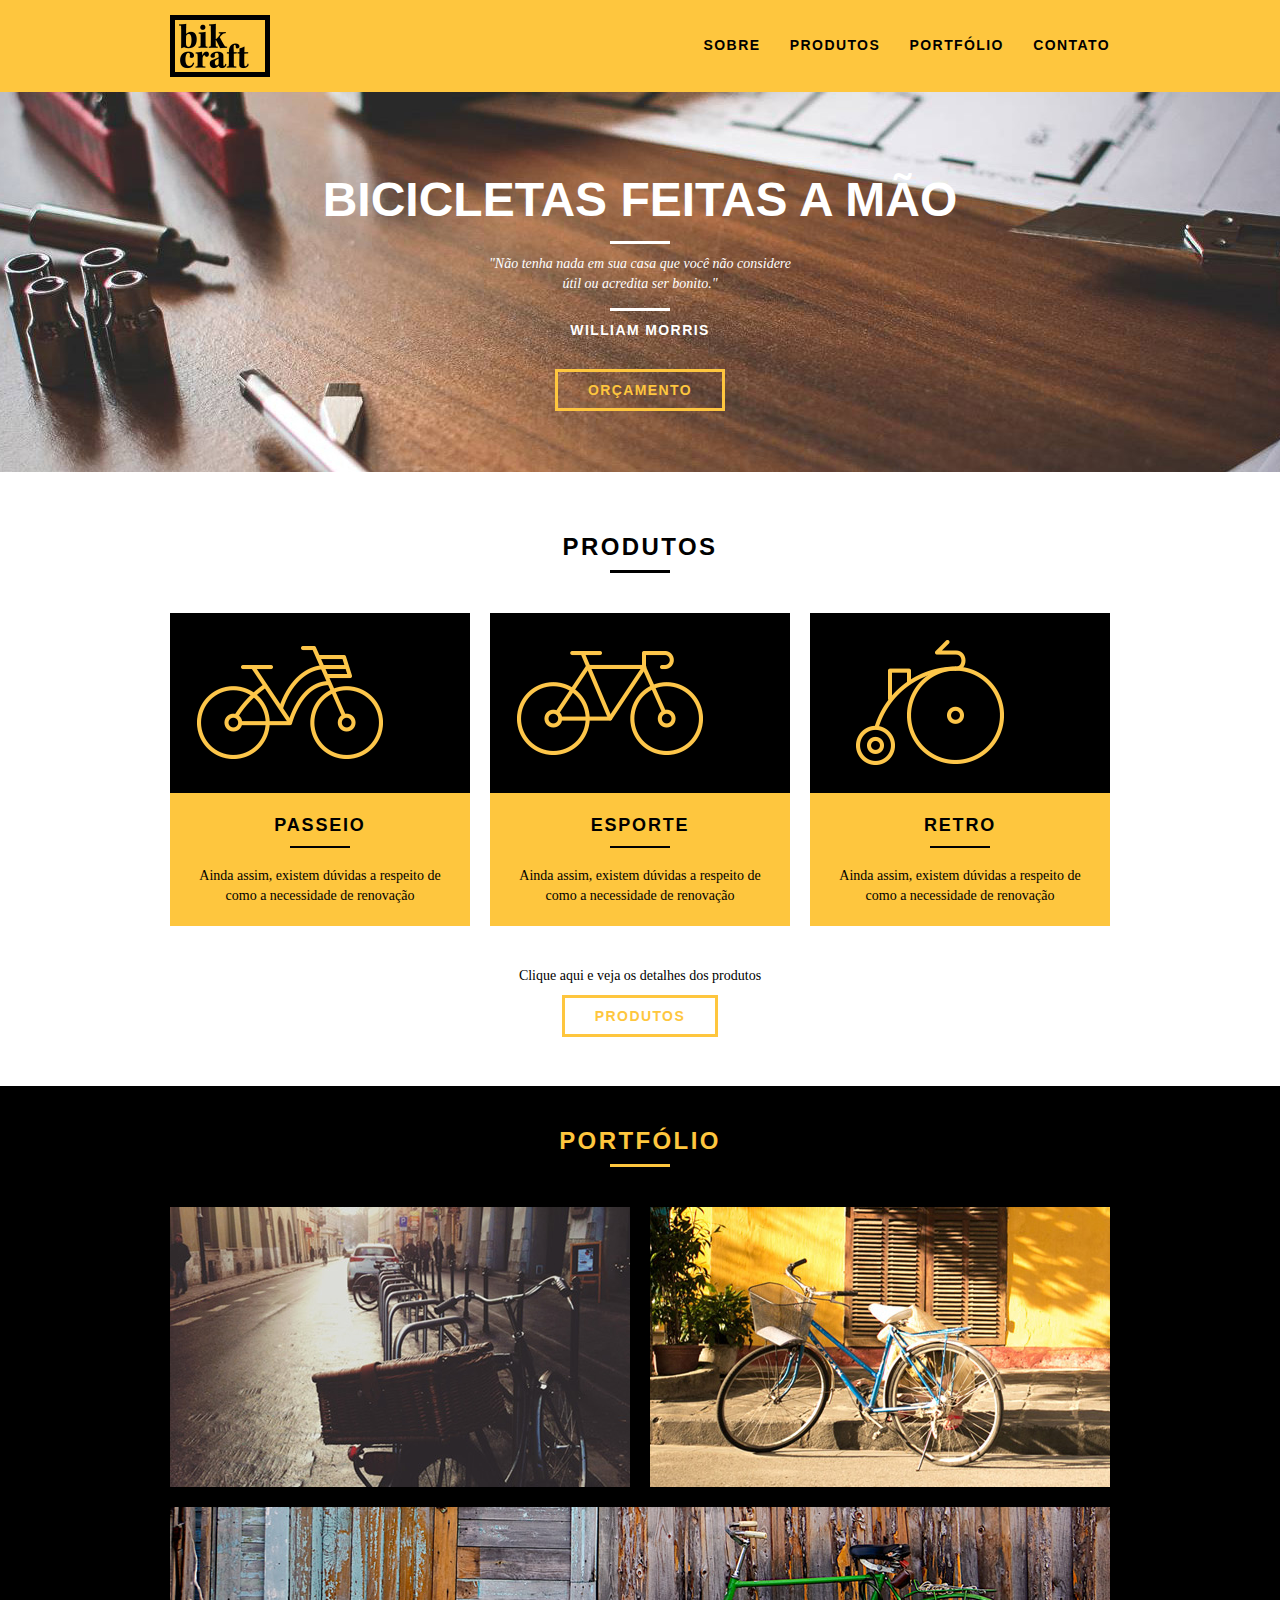
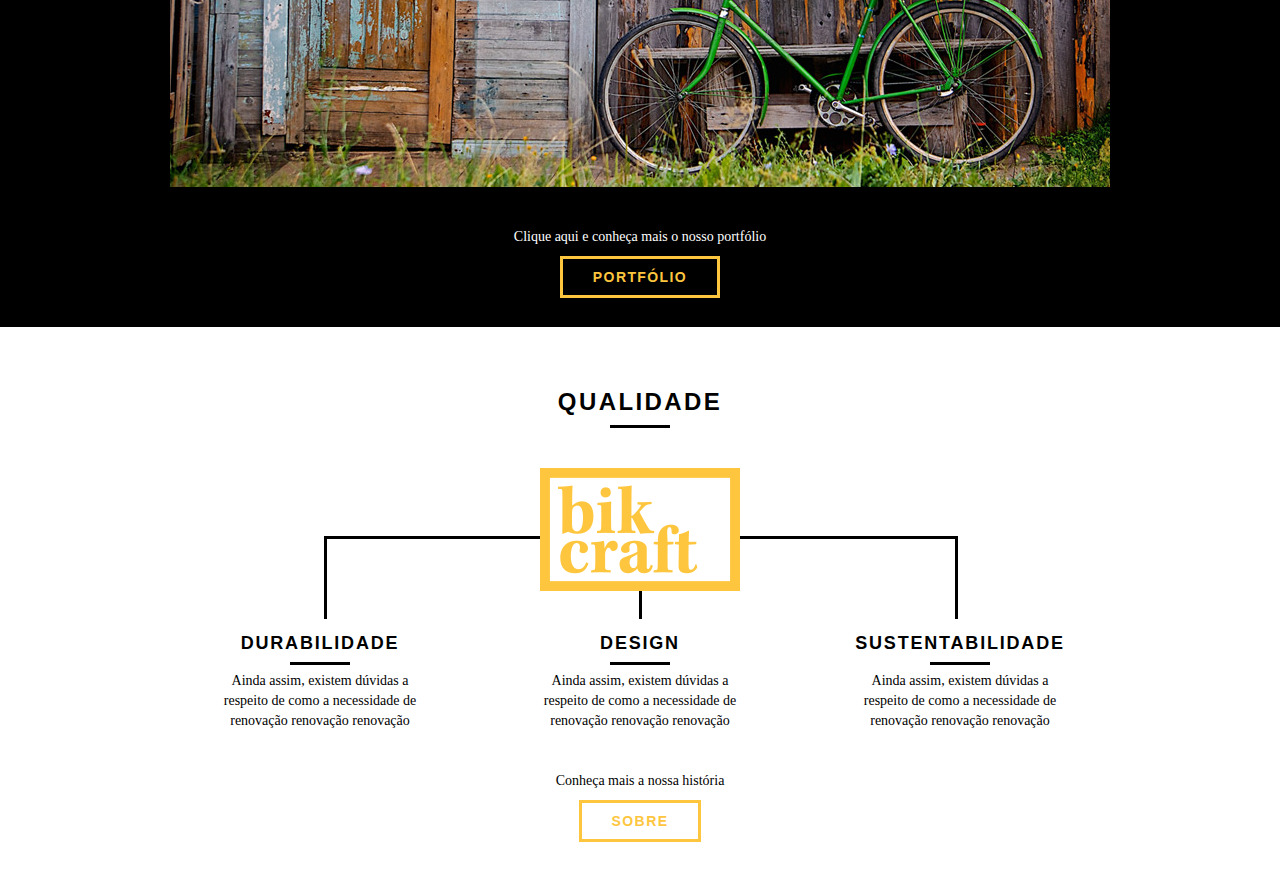
==== web/index.html @ 1fdc73de "Home Qualidade finalizado" ====
<!DOCTYPE html>
<html lang="pt-br">
	<head>
		<meta charset="utf-8">
		<title>Bikcraft</title>
		<link rel="stylesheet" href="css/normalize.css">
		<link rel="stylesheet" href="css/reset.css">
		<link rel="stylesheet" href="css/grid.css">
		<link rel="stylesheet" href="css/style.css">
	</head>
	<body>
		<header class="header">
			<div class="container">
				<a href="index.html" class = "grid-4">
					<img src="img/bikcraft.png" alt = "Bikcraft">
				</a>
				<nav class="grid-12 header_menu">
					<ul>
						<li><a href="sobre.html">Sobre</a></li>
						<li><a href="produtos.html">Produtos</a></li>
						<li><a href="portfolio.html">Portfólio</a></li>
						<li><a href="contato.html">Contato</a></li>
					</ul>
				</nav>
			</div>
		</header>
		
		<section class="introducao">
			<div class="container">
				<h1>Bicicletas Feitas a Mão</h1>
				<blockquote class="quote_externo">
					<p>
						"Não tenha nada em sua casa que você não considere útil ou acredita ser bonito."
					</p>
					<cite>
						WILLIAM MORRIS
					</cite>
				</blockquote>
				<a href="produtos.html" class="btn">Orçamento</a>
			</div>
		</section>

		<section class="produtos container">
			<h2 class="subtitulo">Produtos</h2>
			<ul class ="produtos-lista">
				
				<li class= "grid-1-3">
					<div class="produtos-icone">
						<img src="img/produtos/passeio.png" alt="Bikcraft Passeio">
					</div>
					<h3>Passeio</h3>
					<p>Ainda assim, existem dúvidas a respeito de como a necessidade de renovação</p>
				</li>

				<li class= "grid-1-3">
					<div class="produtos-icone">
						<img src="img/produtos/esporte.png" alt="Bikcraft Esporte">
					</div>
					<h3>Esporte</h3>
					<p>Ainda assim, existem dúvidas a respeito de como a necessidade de renovação</p>
				</li>
				
				<li class= "grid-1-3">
					<div class="produtos-icone">
						<img src="img/produtos/retro.png" alt="Bikcraft Retro">
					</div>
					<h3>Retro</h3>
					<p>Ainda assim, existem dúvidas a respeito de como a necessidade de renovação</p>
				</li>
				
			</ul>
			<div class="call">
				<p>Clique aqui e veja os detalhes dos produtos</p>
				<a href="produtos.html" class="btn btn-preto">Produtos</a>

			</div>
		</section>

		<section class = "portfolio">
			<div class="container">
				<h2 class="subtitulo">Portfólio</h2>
				<ul class = "portfolio-lista">
					<li class="grid-8">
						<img src="img/portfolio/retro.jpg" alt = "Bicicleta Retro">
					</li>
					<li class="grid-8">
						<img src="img/portfolio/passeio.jpg" alt = "Bicicleta Passeio">
					</li>
					<li class="grid-16">
						<img src="img/portfolio/esporte.jpg" alt = "Bicicleta Esporte">
					</li>
				</ul>
				<div class="call">
					<p>Clique aqui e conheça mais o nosso portfólio</p>
					<a href="portfolio.html" class="btn">Portfólio</a>
				</div>	
			</div>
		</section>

		<section class = "qualidade container">
			<h2 class = "subtitulo">Qualidade</h2>
			<img src ="img/bikcraft-qualidade.png" alt="Bikcraft">
			<ul class = "qualidade-lista">
				<li class = "grid-1-3">
					<h3>Durabilidade</h3>
					<p>Ainda assim, existem dúvidas a respeito de como a necessidade de renovação renovação renovação</p>
				</li>

				<li class = "grid-1-3">
					<h3>Design</h3>
					<p>Ainda assim, existem dúvidas a respeito de como a necessidade de renovação renovação renovação</p>
				</li>

				<li class = "grid-1-3">
					<h3>Sustentabilidade</h3>
					<p>Ainda assim, existem dúvidas a respeito de como a necessidade de renovação renovação renovação</p>
				</li>
			</ul>
			<div class="call">
				<p>Conheça mais a nossa história</p>
				<a href="sobre.html" class="btn btn-preto">Sobre</a>
			</div>
		</section>
	</body>
</html>
---- web/css/grid.css ----
*, *:before, *:after {
  -webkit-box-sizing: border-box; 
  -moz-box-sizing: border-box; 
  box-sizing: border-box;
}

.container {
	width: 960px;
	margin: 0 auto;
	padding: 0px;
	position: relative;
}

.container:after, .container:before {
	content: " ";
	display: table;
}

.container:after {
	clear: both;
}

.grid-1, .grid-2, .grid-3, .grid-4, .grid-5, .grid-6, .grid-7, .grid-8, .grid-9, .grid-10, .grid-11, .grid-12, .grid-13, .grid-14, .grid-15, .grid-16, .grid-1-3 {
	float: left;
	margin-left: 10px;
	margin-right: 10px;
}

.grid-1 	{width: 40px;}
.grid-2 	{width: 100px;}
.grid-3 	{width: 160px;}
.grid-4 	{width: 220px;}
.grid-5 	{width: 280px;}
.grid-6 	{width: 340px;}
.grid-7 	{width: 400px;}
.grid-8 	{width: 460px;}
.grid-9 	{width: 520px;}
.grid-10 	{width: 580px;}
.grid-11 	{width: 640px;}
.grid-12 	{width: 700px;}
.grid-13 	{width: 760px;}
.grid-14 	{width: 820px;}
.grid-15 	{width: 880px;}
.grid-16 	{width: 940px;}
.grid-1-3	{width: 300px;}
---- web/css/style.css ----
/* Estilos Gerais */  

body {
    font-family: Arial, Helvetica, sans-serif;
}

p {
    font-family: Georgia, 'Times New Roman', serif;
    font-size: 14px;
    line-height: 20px;
}

img {
    display: block;
}
.btn {
    border: 3px solid #fec63e;
    padding: 10px 30px;
    color: #fec63e;
    font-size: 14px;
    line-height: 20px;
    text-transform: uppercase;
    letter-spacing: .1em;
    font-weight: bold;
}

.btn:hover {
    color: #FFF;
    border-color: #FFF;
}

.btn.btn-preto:hover {
    color: #000;
    border-color: #000;
}

.subtitulo {
    font-weight: bold;
    font-size: 24px;
    line-height: 30px;
    letter-spacing: .1em;
    color: #000;
    text-transform: uppercase;
    text-align: center;
    margin-bottom: 40px;
}

.subtitulo:after {
    content:"";
    display: block;
    width: 60px;
    height: 3px;
    background: #000;
    margin: 8px auto;
}
/* Header */

.header {
    position: fixed;
    top: 0;
    width: 100%;
    background: #fec63e;
    padding: 15px 0;
    z-index: 10;
}

.header_menu {
    text-align: right;
}

.header_menu ul li {
    display: inline-block;
    margin-left: 25px;
    margin-top: 20px;
}

.header_menu ul li a {
    color: #000;
    font-weight: bold;
    text-transform: uppercase;
    letter-spacing: .1em;
    font-size: 14px;
    line-height: 20px;
    padding: 10px 0;
}

.header_menu ul li a:hover {
    color: #FFF;
}

/* Introdução */

.introducao {
    width: 100%;
    height: 380px;
    background: url("../img/bg.jpg") no-repeat center;
    background-size: cover;
    margin-top: 92px;
    text-align: center;
    padding-top: 80px;
}

.introducao h1 {
    font-size: 48px;
    color: #FFF;
    font-weight: bold;
    text-transform: uppercase;
}

.quote_externo {
    max-width: 320px;
    margin: 0 auto;
    color: #FFF;
    margin-bottom: 40px; 
}

.quote_externo p{
    font-style: italic;
}
.quote_externo p:before, .quote_externo p:after {
    content:"";
    display: block;
    width: 60px;
    height: 3px;
    background: #FFF;
    margin: 14px auto 10px auto;
}

.quote_externo cite{
    font-style: normal;
    font-weight: bold;
    font-size: 14px;
    letter-spacing: .1em;
}

/* Produtos */

.produtos {
    padding: 60px 0;
}

.produtos-lista li{
    background: #fec63e;
    text-align: center;
}

.produtos-lista li h3{
    font-weight: bold;
    font-size: 18px;
    line-height: 25px;
    text-transform: uppercase;
    letter-spacing: .1em;
    margin-top: 20px;
}

.produtos-lista li p{
    padding: 10px 20px 20px 20px;
}

.produtos-lista li h3:after{
    content:"";
    display: block;
    width: 60px;
    height: 2px;
    background: #000;
    margin: 8px auto;
}

.produtos-icone{
    background: #000;
    padding: 20px;
}

.call {
    text-align: center;
    padding-top: 40px;
    clear: both;
}

.call p { 
    margin-bottom: 20px;
}

/*Portfólio*/

.portfolio {
    width: 100%;
    background: #000;
    padding: 40px 0;
}

.portfolio .subtitulo {
    color: #fec63e;
}

.portfolio .subtitulo:after {
    background: #fec63e;
}

.portfolio-lista li:last-child {
    margin-top: 20px;
}

.portfolio .call p {
    color: #FFF;
}

/*Qualidade*/

.qualidade {
    padding: 60px 0;
}

.qualidade:after {
    content:"";
    width: 634px;
    height: 83px;
    display: block;
    background: url("../img/linhas.png") no-repeat center;
    position: absolute;
    top: 209px;
    right: 162px;
    z-index: -1;
}

.qualidade img {
    margin: 0 auto;
}

.qualidade-lista {
    padding-top: 20px;
}

.qualidade-lista li {
    text-align: center;
    padding: 0 40px;
}

.qualidade-lista li h3{
    font-weight: bold;
    font-size: 18px;
    line-height: 25px;
    text-transform: uppercase;
    letter-spacing: .1em;
    margin-top: 20px;
}

.qualidade-lista li h3:after{
    content:"";
    display: block;
    width: 60px;
    height: 3px;
    background: #000;
    margin: 6px auto;
}
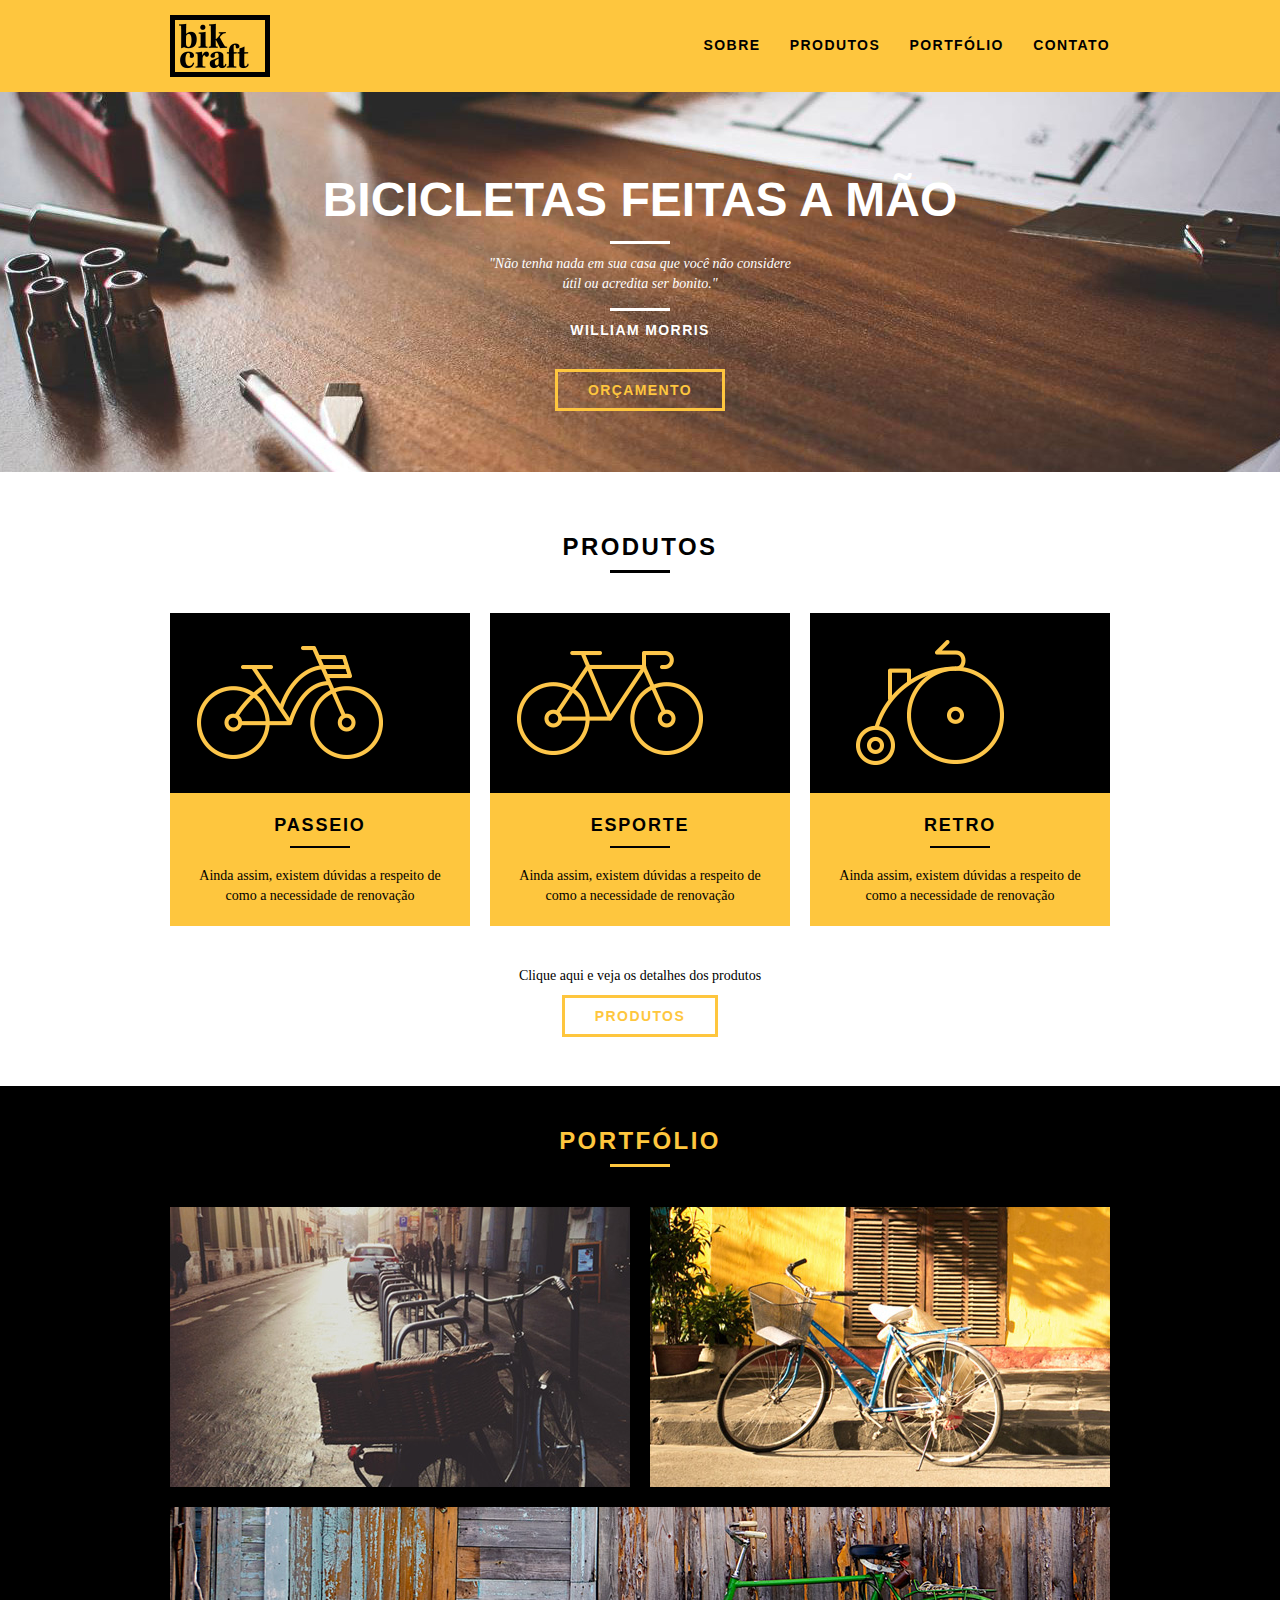
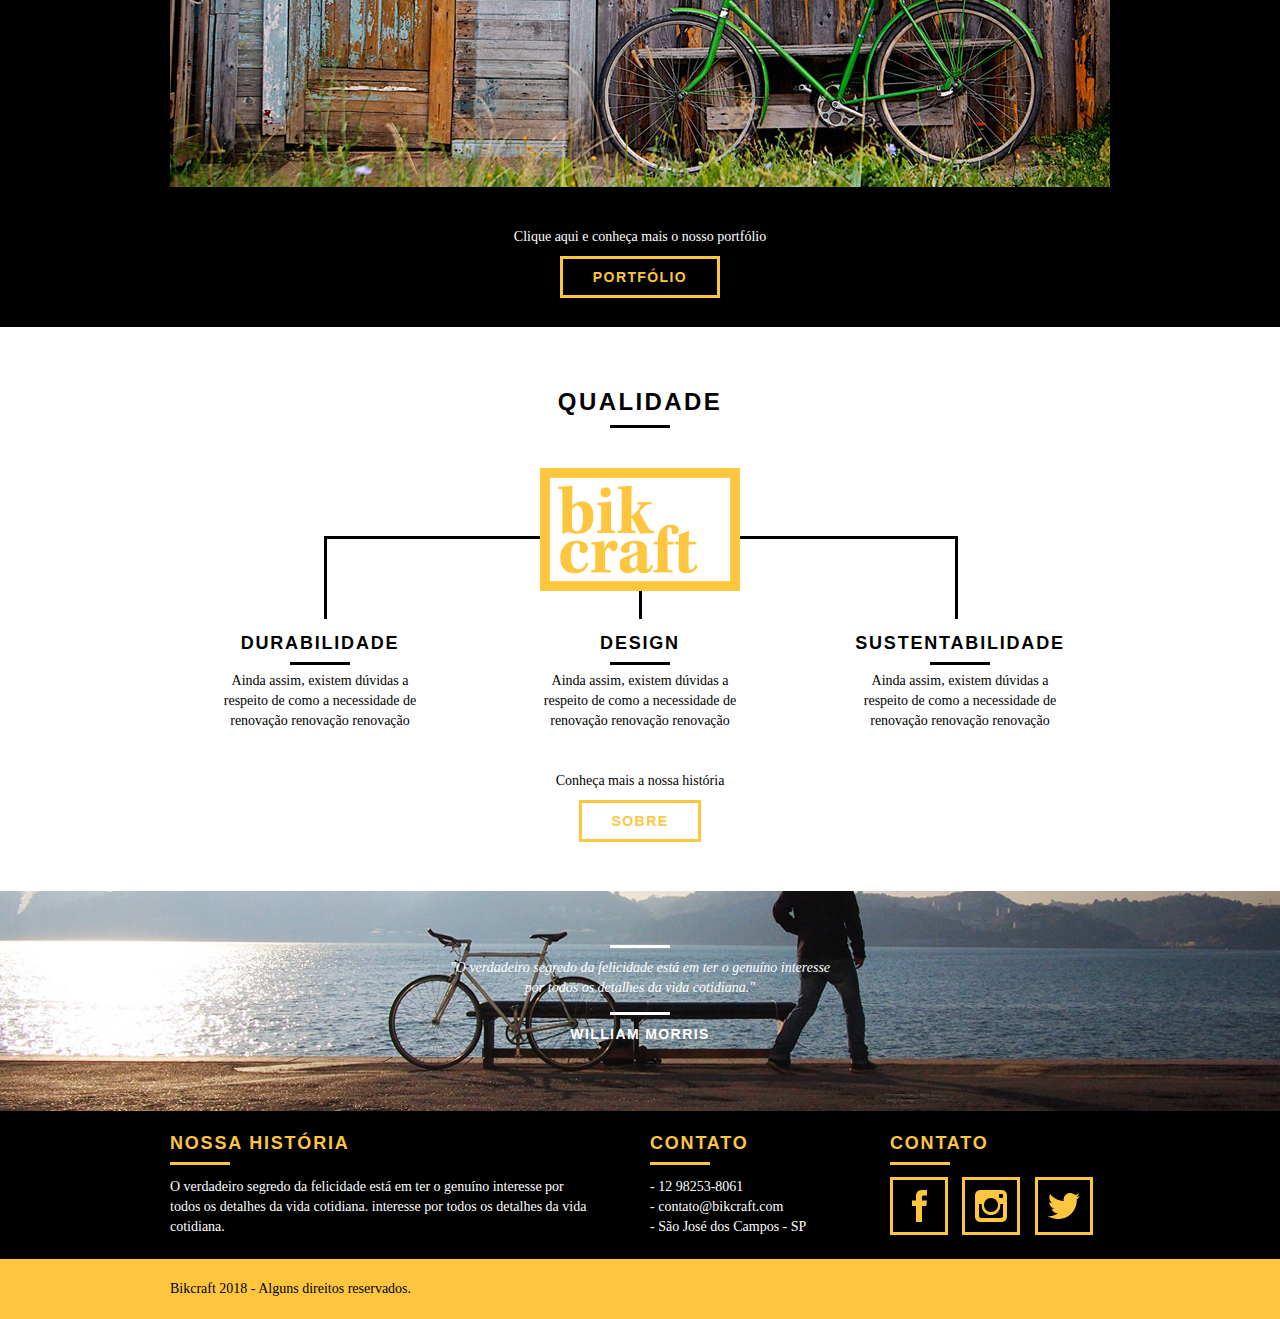
==== commit 07b822d6: "Footer Finalizado" ====
--- a/web/index.html
+++ b/web/index.html
@@ -121,5 +121,52 @@
 				<a href="sobre.html" class="btn btn-preto">Sobre</a>
 			</div>
 		</section>
+
+		<section class="quebra">
+			<blockquote class="container quote_externo">
+				<p>
+					"O verdadeiro segredo da felicidade está em ter o genuíno interesse por todos os detalhes da vida cotidiana."
+				</p>
+				<cite>
+					WILLIAM MORRIS
+				</cite>
+			</blockquote>
+		</section>
+
+		<footer>
+			<div class = "footer">
+				<div class="container">
+
+					<div class="grid-8 footer-historia">
+						<h3>Nossa História</h3>
+						<p>O verdadeiro segredo da felicidade está em ter o genuíno interesse por todos os detalhes da vida cotidiana. interesse por todos os detalhes da vida cotidiana.</p>
+					</div>
+
+					<div class = "grid-4 footer-contato">
+						<h3>Contato</h3>
+						<ul>
+							<li>- 12 98253-8061</li>
+							<li>- contato@bikcraft.com</li>
+							<li>- São José dos Campos - SP</li>
+						</ul>
+					</div>
+
+					<div class="grid-4 footer-redes">
+						<h3>Contato</h3>
+						<ul>
+							<li><a href="https://facebook.com" target="_blank"><img src="img/redes-sociais/facebook.png" alt="Facebook"></a></li>
+							<li><a href="https://instagram.com" target="_blank"><img src="img/redes-sociais/instagram.png" alt="Instagram"></a></li>
+							<li><a href="https://twitter.com" target="_blank"><img src="img/redes-sociais/twitter.png" alt="Twitter"></a></li>
+						</ul>
+					</div>
+				</div>
+			</div>
+			<div class="copy">
+				<div class="container">
+					<p class="grid-16">Bikcraft 2018 - Alguns direitos reservados.</p>
+				</div>
+			</div>
+		</footer>
+
 	</body>
 </html>--- a/web/css/style.css
+++ b/web/css/style.css
@@ -252,4 +252,77 @@
     height: 3px;
     background: #000;
     margin: 6px auto;
+}
+
+/*Quebra*/
+
+.quebra {
+    width: 100%;
+    height: 220px;
+    background: url("../img/bg-footer.jpg") no-repeat center;
+    background-size: cover;
+    text-align: center;
+    padding-top: 40px;
+}
+
+.quebra .quote_externo { 
+    max-width: 400px;
+}
+
+/*Footer*/
+
+.footer {
+    width: 100%;
+    background: #000;
+    color: #FFF;
+    padding: 20px 0;
+}
+
+.footer h3 {
+    font-size: 18px;
+    line-height: 25px;
+    color: #fec63e;
+    text-transform: uppercase;
+    letter-spacing: .1em;
+    font-weight: bold;
+}
+
+.footer h3:after {
+    content: "";
+    display: block;
+    width: 60px;
+    height: 3px;
+    background: #fec63e;
+    margin: 6px 0 12px 0;
+}
+
+.footer-historia {
+    padding-right: 40px;
+}
+
+.footer-contato ul li {
+    font-size: 14px;
+    line-height: 20px;
+    font-family: Georgia, 'Times New Roman', serif;
+}
+
+.footer-redes ul li{
+    display: inline-block;
+    margin-right: 10px; 
+}
+
+.footer-redes ul li a{
+    border: 3px solid #fec63e;
+    display: block;
+    padding: 10px;   
+}
+
+.footer-redes ul li a:hover{
+    border-color: #FFF;
+}
+
+.copy {
+    width: 100%;
+    background: #fec63e;
+    padding: 20px 0;
 }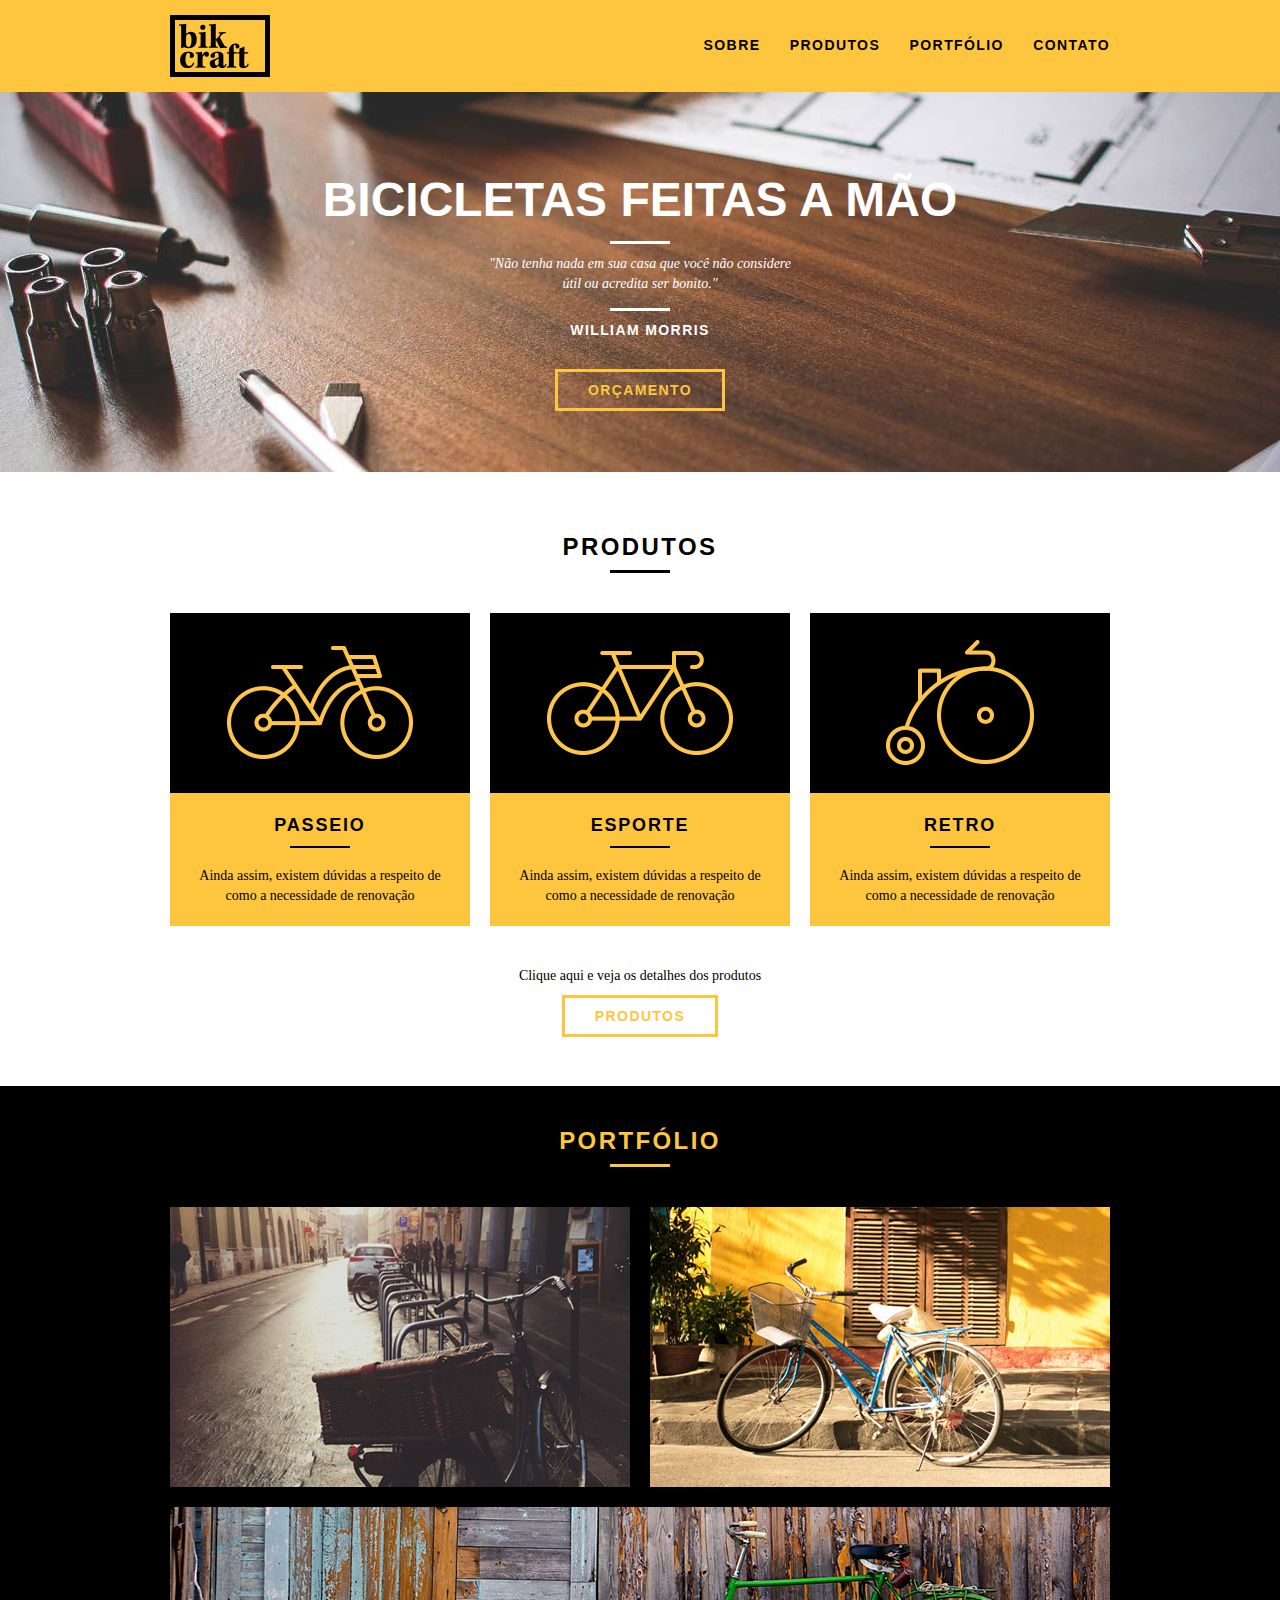
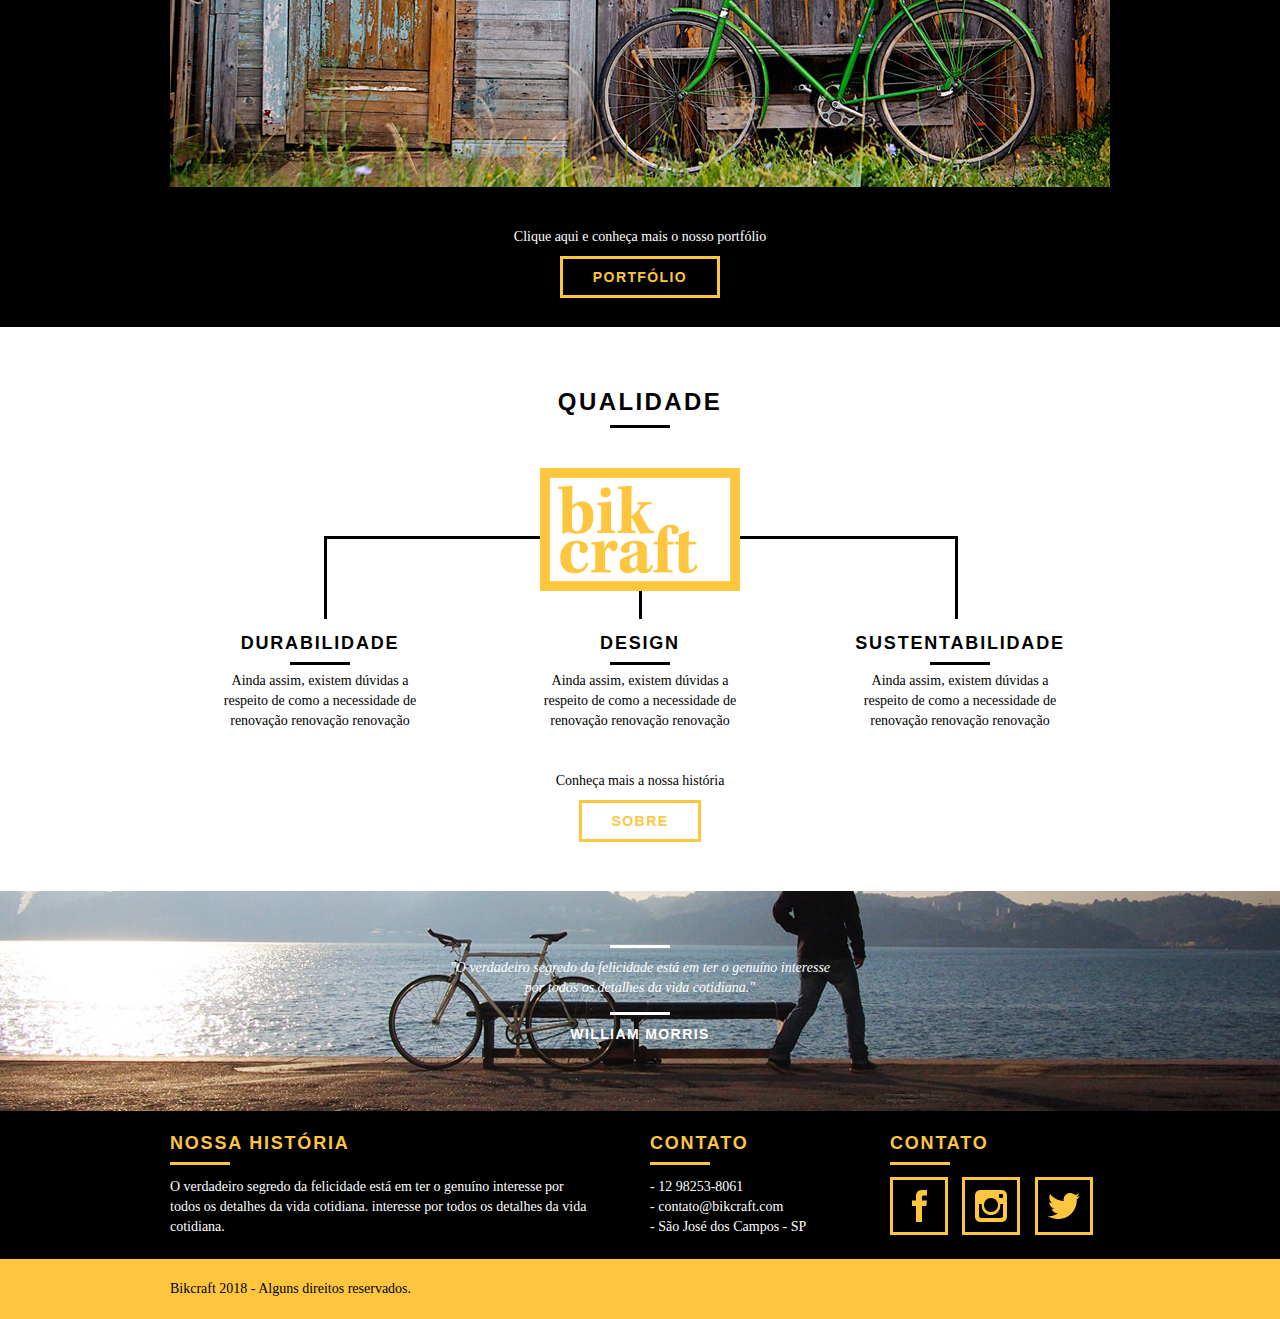
==== commit 7e47b025: "Design Responsivo: Header finalizado" ====
--- a/web/index.html
+++ b/web/index.html
@@ -7,6 +7,7 @@
 		<link rel="stylesheet" href="css/reset.css">
 		<link rel="stylesheet" href="css/grid.css">
 		<link rel="stylesheet" href="css/style.css">
+		<link rel="stylesheet" href="css/responsivo.css">
 	</head>
 	<body>
 		<header class="header">
--- a/web/css/grid.css
+++ b/web/css/grid.css
@@ -42,4 +42,41 @@
 .grid-14 	{width: 820px;}
 .grid-15 	{width: 880px;}
 .grid-16 	{width: 940px;}
-.grid-1-3	{width: 300px;}+.grid-1-3	{width: 300px;}
+
+@media only screen and (min-width: 768px) and (max-width: 959px) {
+	.container {
+		width: 768px;
+	}
+
+	.grid-1 	{width: 28px;}
+	.grid-2 	{width: 76px;}
+	.grid-3 	{width: 124px;}
+	.grid-4 	{width: 172px;}
+	.grid-5 	{width: 220px;}
+	.grid-6 	{width: 268px;}
+	.grid-7 	{width: 316px;}
+	.grid-8 	{width: 364px;}
+	.grid-9 	{width: 412px;}
+	.grid-10 	{width: 460px;}
+	.grid-11 	{width: 508px;}
+	.grid-12 	{width: 556px;}
+	.grid-13 	{width: 604px;}
+	.grid-14 	{width: 652px;}
+	.grid-15 	{width: 700px;}
+	.grid-16 	{width: 748px;}
+	.grid-1-3	{width: 236px;}
+
+}
+
+@media only screen and (max-width: 767px) {
+	.container {
+		width: 300px;
+	}
+
+	.grid-1, .grid-2, .grid-3, .grid-4, .grid-5, .grid-6, .grid-7, .grid-8, .grid-9, .grid-10, .grid-11, .grid-12, .grid-13, .grid-14, .grid-15, .grid-16, .grid-1-3 {
+		width: 300px;
+		margin: 0 0 20px 0;
+		float:none;
+	}
+}--- a/web/css/style.css
+++ b/web/css/style.css
@@ -12,6 +12,7 @@
 
 img {
     display: block;
+    max-width: 100%;
 }
 .btn {
     border: 3px solid #fec63e;
@@ -53,6 +54,26 @@
     background: #000;
     margin: 8px auto;
 }
+
+.subtitulo-interno {
+    font-weight: bold;
+    font-size: 24px;
+    line-height: 30px;
+    letter-spacing: .1em;
+    color: #000;
+    text-transform: uppercase;
+    margin-bottom: 20px;
+}
+
+.subtitulo-interno:after {
+    content:"";
+    display: block;
+    width: 60px;
+    height: 3px;
+    background: #000;
+    margin: 8px 0;
+}
+
 /* Header */
 
 .header {
@@ -88,6 +109,10 @@
     color: #FFF;
 }
 
+.header_menu ul li a.menu-ativo {
+    color: #FFF;
+}
+
 /* Introdução */
 
 .introducao {
@@ -133,6 +158,32 @@
     letter-spacing: .1em;
 }
 
+/* Introdução Interna */
+
+.introducao-interna {
+    width: 100%;
+    margin-top: 92px;
+    height: 160px;
+    text-align: center;
+    color: #FFF;
+    padding-top: 30px;
+}
+
+.introducao-interna h1{
+    font-size: 36px;
+    font-weight: bold;
+    text-transform: uppercase;
+}
+
+.introducao-interna h1:after{
+    content: "";
+    display: block;
+    width: 60px;
+    height: 3px;
+    background: #FFF;
+    margin: 6px auto 10px auto;
+}
+
 /* Produtos */
 
 .produtos {
@@ -142,6 +193,10 @@
 .produtos-lista li{
     background: #fec63e;
     text-align: center;
+}
+
+.produtos-lista li img {
+    margin: 0 auto;
 }
 
 .produtos-lista li h3{
@@ -229,6 +284,7 @@
 
 .qualidade-lista {
     padding-top: 20px;
+    overflow: auto; /*clear fix*/
 }
 
 .qualidade-lista li {
--- a/web/css/responsivo.css
+++ b/web/css/responsivo.css
@@ -0,0 +1,49 @@
+/*Estilo para Tablet*/
+@media only screen and (min-width: 768px) and (max-width: 959px) {
+
+}
+
+
+/*Estilo para Smartphone*/
+@media only screen and (max-width: 767px) {
+	
+	/*Header*/
+
+	.header{
+		position: relative;
+		padding-bottom: 0px;
+	}
+
+	.header img {
+		margin: 0 auto 10px auto;
+	}
+
+	.header_menu {
+		text-align: center;
+	}
+
+	.header_menu ul li {
+		margin: 5px;
+	}
+
+	.header_menu ul li a {
+		border: 4px solid #000000;
+		width: 136px;
+		display: block;
+		float: left;
+	}
+
+	.header_menu ul li a:hover {
+		border-color: #ffffff;
+	}
+
+	/*Introdução*/
+
+	.introducao {
+		margin-top: 0px;
+		padding-top: 20px;
+		background: url("../img/bg-mobile.jpg") no-repeat center;
+		background-size: cover;
+	}
+
+}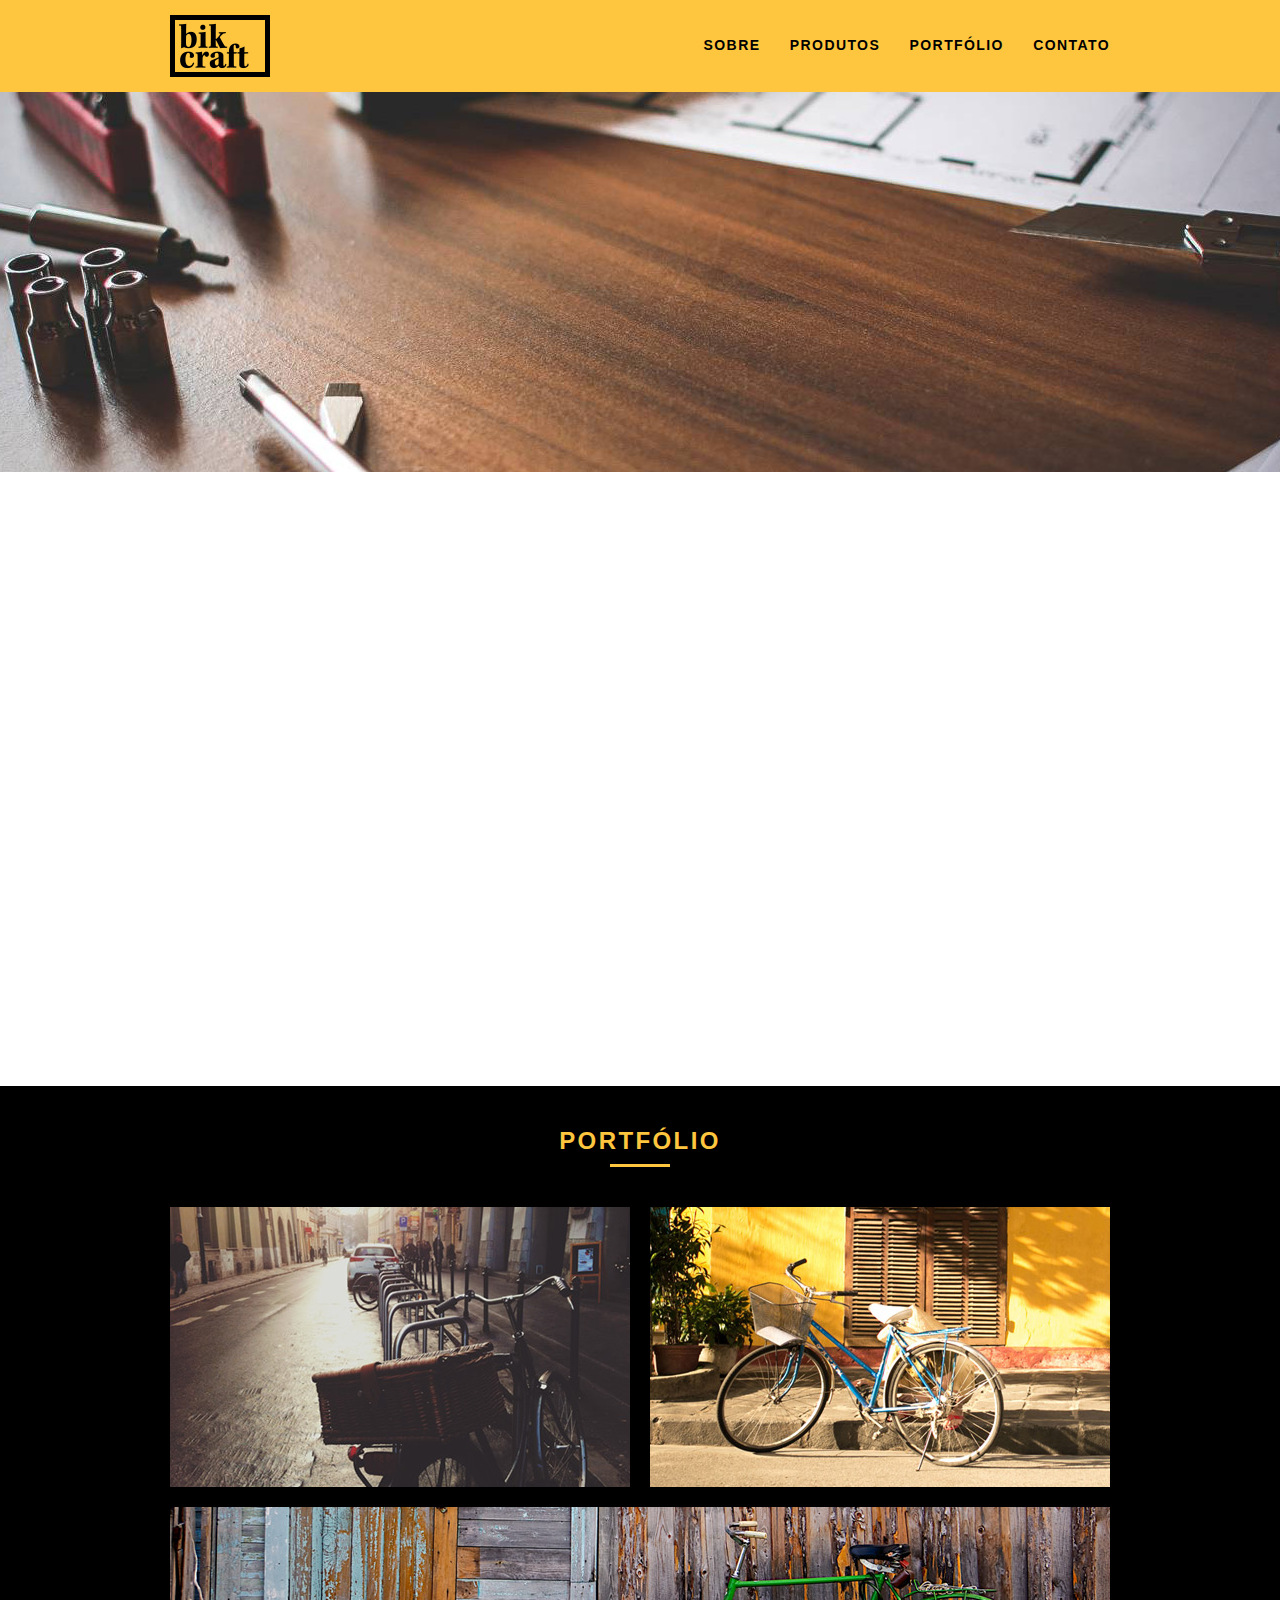
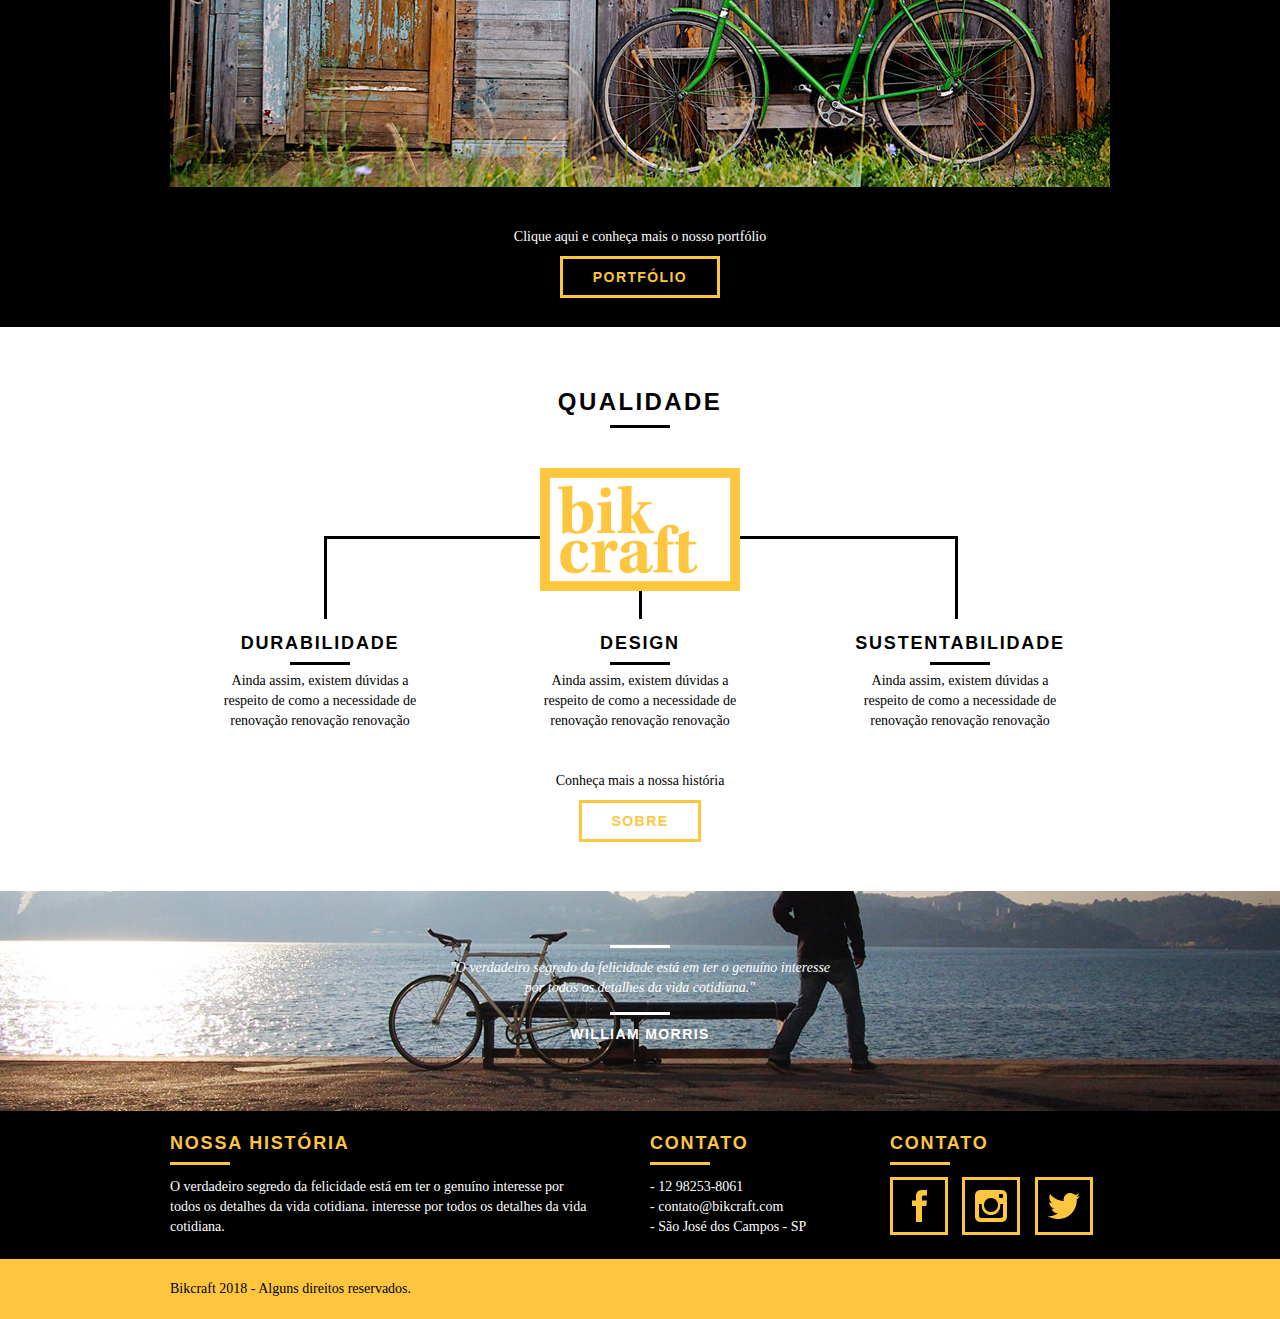
==== commit 011c1adf: "Animações de entrada finalizadas." ====
--- a/web/index.html
+++ b/web/index.html
@@ -8,6 +8,7 @@
 		<link rel="stylesheet" href="css/grid.css">
 		<link rel="stylesheet" href="css/style.css">
 		<link rel="stylesheet" href="css/responsivo.css">
+		<script src="js/libs/modernizr.custom.45655.js"></script>
 	</head>
 	<body>
 		<header class="header">
@@ -41,7 +42,7 @@
 			</div>
 		</section>
 
-		<section class="produtos container">
+		<section class="produtos container animar">
 			<h2 class="subtitulo">Produtos</h2>
 			<ul class ="produtos-lista">
 				
@@ -80,17 +81,17 @@
 		<section class = "portfolio">
 			<div class="container">
 				<h2 class="subtitulo">Portfólio</h2>
-				<ul class = "portfolio-lista">
-					<li class="grid-8">
+				<div class = "portfolio-lista">
+					<div class="grid-8">
 						<img src="img/portfolio/retro.jpg" alt = "Bicicleta Retro">
-					</li>
-					<li class="grid-8">
+					</div>
+					<div class="grid-8">
 						<img src="img/portfolio/passeio.jpg" alt = "Bicicleta Passeio">
-					</li>
-					<li class="grid-16">
+					</div>
+					<div class="grid-16">
 						<img src="img/portfolio/esporte.jpg" alt = "Bicicleta Esporte">
-					</li>
-				</ul>
+					</div>
+				</div>
 				<div class="call">
 					<p>Clique aqui e conheça mais o nosso portfólio</p>
 					<a href="portfolio.html" class="btn">Portfólio</a>
@@ -169,5 +170,11 @@
 			</div>
 		</footer>
 
+		<!-- JavaScript -->
+		<script src="js/libs/jquery-1.11.2.min.js"></script>
+		<script src="js/plugins.js"></script>
+		<script src="js/main.js"></script>
+		<!-- JavaScript -->
+
 	</body>
 </html>--- a/web/css/style.css
+++ b/web/css/style.css
@@ -23,6 +23,7 @@
     text-transform: uppercase;
     letter-spacing: .1em;
     font-weight: bold;
+    transition: all .5s ease;
 }
 
 .btn:hover {
@@ -103,6 +104,7 @@
     font-size: 14px;
     line-height: 20px;
     padding: 10px 0;
+    transition: all .3s ease;
 }
 
 .header_menu ul li a:hover {
@@ -252,7 +254,7 @@
     background: #fec63e;
 }
 
-.portfolio-lista li:last-child {
+.portfolio-lista div:last-of-type {
     margin-top: 20px;
 }
 
@@ -371,6 +373,7 @@
     border: 3px solid #fec63e;
     display: block;
     padding: 10px;   
+    transition: all .5s ease;
 }
 
 .footer-redes ul li a:hover{
@@ -381,4 +384,50 @@
     width: 100%;
     background: #fec63e;
     padding: 20px 0;
-}+}
+
+/*Animações*/
+
+.js .introducao h1,.js .introducao blockquote,.js .introducao .btn,.js .animar,.js .animar-interno,.js .introducao-interna h1, .js .introducao-interna p {
+    opacity: 0; 
+}
+
+.animated {
+    -webkit-animation-duration: 1s;
+            animation-duration: 1s;
+    -webkit-animation-fill-mode: both;
+            animation-fill-mode: both;
+  }
+  
+  @-webkit-keyframes fadeInDown {
+    0% {
+      opacity: 0;
+      -webkit-transform: translate3d(0, -20px, 0);
+              transform: translate3d(0, -20px, 0);
+    }
+  
+    100% {
+      opacity: 1;
+      -webkit-transform: none;
+              transform: none;
+    }
+  }
+  
+  @keyframes fadeInDown {
+    0% {
+      opacity: 0;
+      -webkit-transform: translate3d(0, -20px, 0);
+              transform: translate3d(0, -20px, 0);
+    }
+  
+    100% {
+      opacity: 1;
+      -webkit-transform: none;
+              transform: none;
+    }
+  }
+  
+  .fadeInDown {
+    -webkit-animation-name: fadeInDown;
+            animation-name: fadeInDown;
+  }--- a/web/css/responsivo.css
+++ b/web/css/responsivo.css
@@ -1,14 +1,54 @@
 /*Estilo para Tablet*/
 @media only screen and (min-width: 768px) and (max-width: 959px) {
+	
+	/*Qualidade home*/
+	.qualidade:after {
+		right: 66px;
+	}
 
-}
+	.qualidade-lista li {
+		padding: 0 10px;
+	}
+
+	/*Footer*/
+	.footer-redes ul li a {
+		padding: 6px;   
+	}
+
+	.footer-redes ul li img {
+		width: 26px;
+		height: 26px;
+	}
+
+	/*Produtos*/
+	.produto-item h2 {
+		top: -150px;
+		margin-bottom:-56px;
+	}
+
+	.produto-icone {
+		padding: 41px 0;
+	}
+
+	.produto-info p {
+		height: 122px;
+		font-size: 14px;
+		line-height: 20px;
+		padding: 20px 30px;
+	}
+
+	.produto-info ul li {
+		width: 181px;
+		height: 49px;
+	}
+
+} /*Final do estilo para tablet*/
 
 
 /*Estilo para Smartphone*/
 @media only screen and (max-width: 767px) {
 	
 	/*Header*/
-
 	.header{
 		position: relative;
 		padding-bottom: 0px;
@@ -37,13 +77,89 @@
 		border-color: #ffffff;
 	}
 
+	.header_menu ul li a.menu-ativo {
+		border-color: #ffffff;
+	}
+	
+
 	/*Introdução*/
-
 	.introducao {
 		margin-top: 0px;
-		padding-top: 20px;
+		padding-top: 40px;
 		background: url("../img/bg-mobile.jpg") no-repeat center;
 		background-size: cover;
 	}
 
-}+	.introducao h1 {
+		font-size: 36px;
+	}
+
+	/*Introdução Interna*/
+	.introducao-interna {
+		margin-top: 0px;
+	}
+
+	/*Call*/
+	.call {
+		padding-top: 10px;
+	}
+
+	/*Qualidade home*/
+	.qualidade:after {
+		display: none;
+	}
+
+	/*Sobre*/
+	.missao-sobre p { 
+		padding-right: 0px;
+		font-size: 14px;
+		line-height: 20px;
+	}
+
+	.missao-sobre ul li {
+		font-size: 14px;
+		line-height: 25px;
+	}
+
+	/*Produtos*/
+	.produto-item h2 {
+		top: -100px;
+		margin-bottom:-68px;
+	}
+
+	.produto-icone {
+		padding: 41px 0;
+	}
+
+	.produto-info p {
+		height: auto;
+		font-size: 14px;
+		line-height: 20px;
+		padding: 20px 30px;
+	}
+
+	.produto-info ul li {
+		width: 149px;
+		height: 49px;
+		font-size: 14px;
+		line-height: 20px;
+		padding-top: 14px;
+	}
+
+	.form {
+		padding-right: 0px;
+	}
+
+	.orcamento-dados ul {
+		padding-right: 0px;
+	}
+
+	/*Contato*/
+	.contato-form {
+		padding-right: 0px;
+		margin-bottom: 40px;
+	}
+	
+
+
+} /*Final do estilo para smartphones*/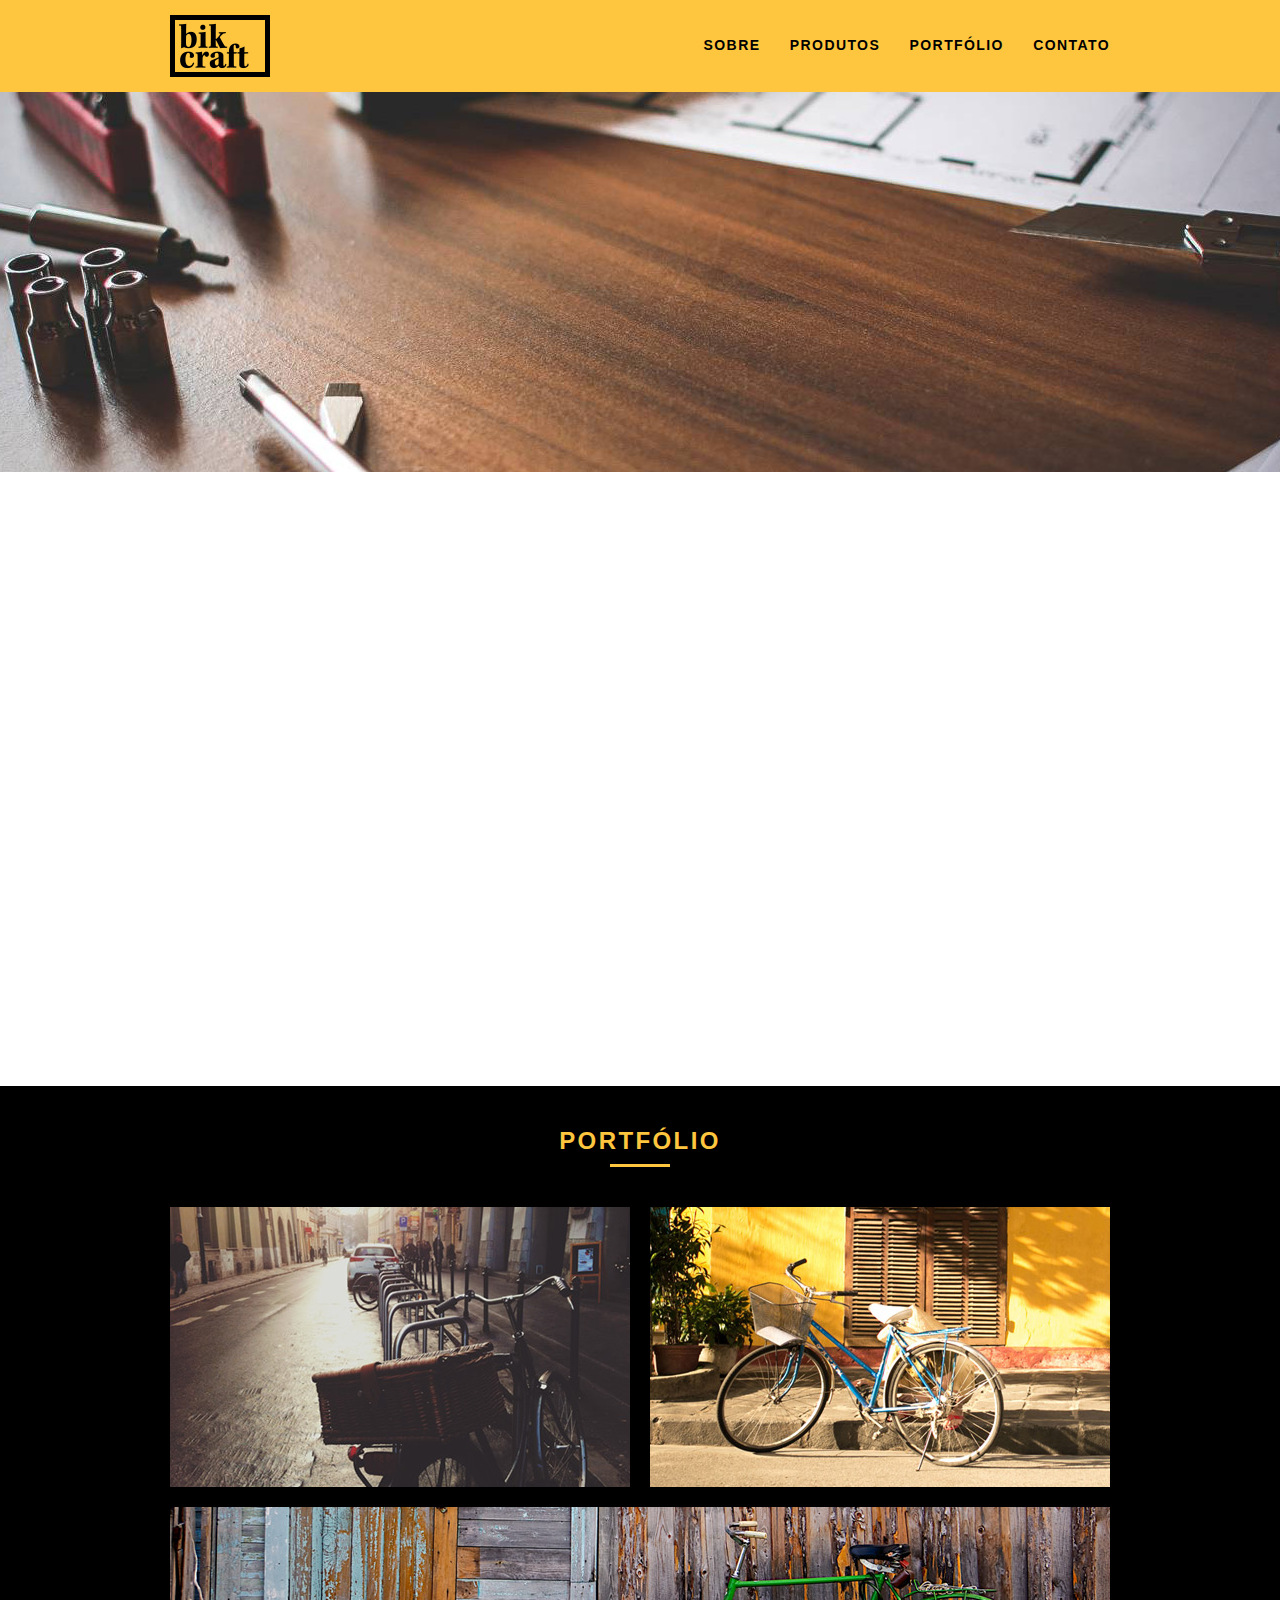
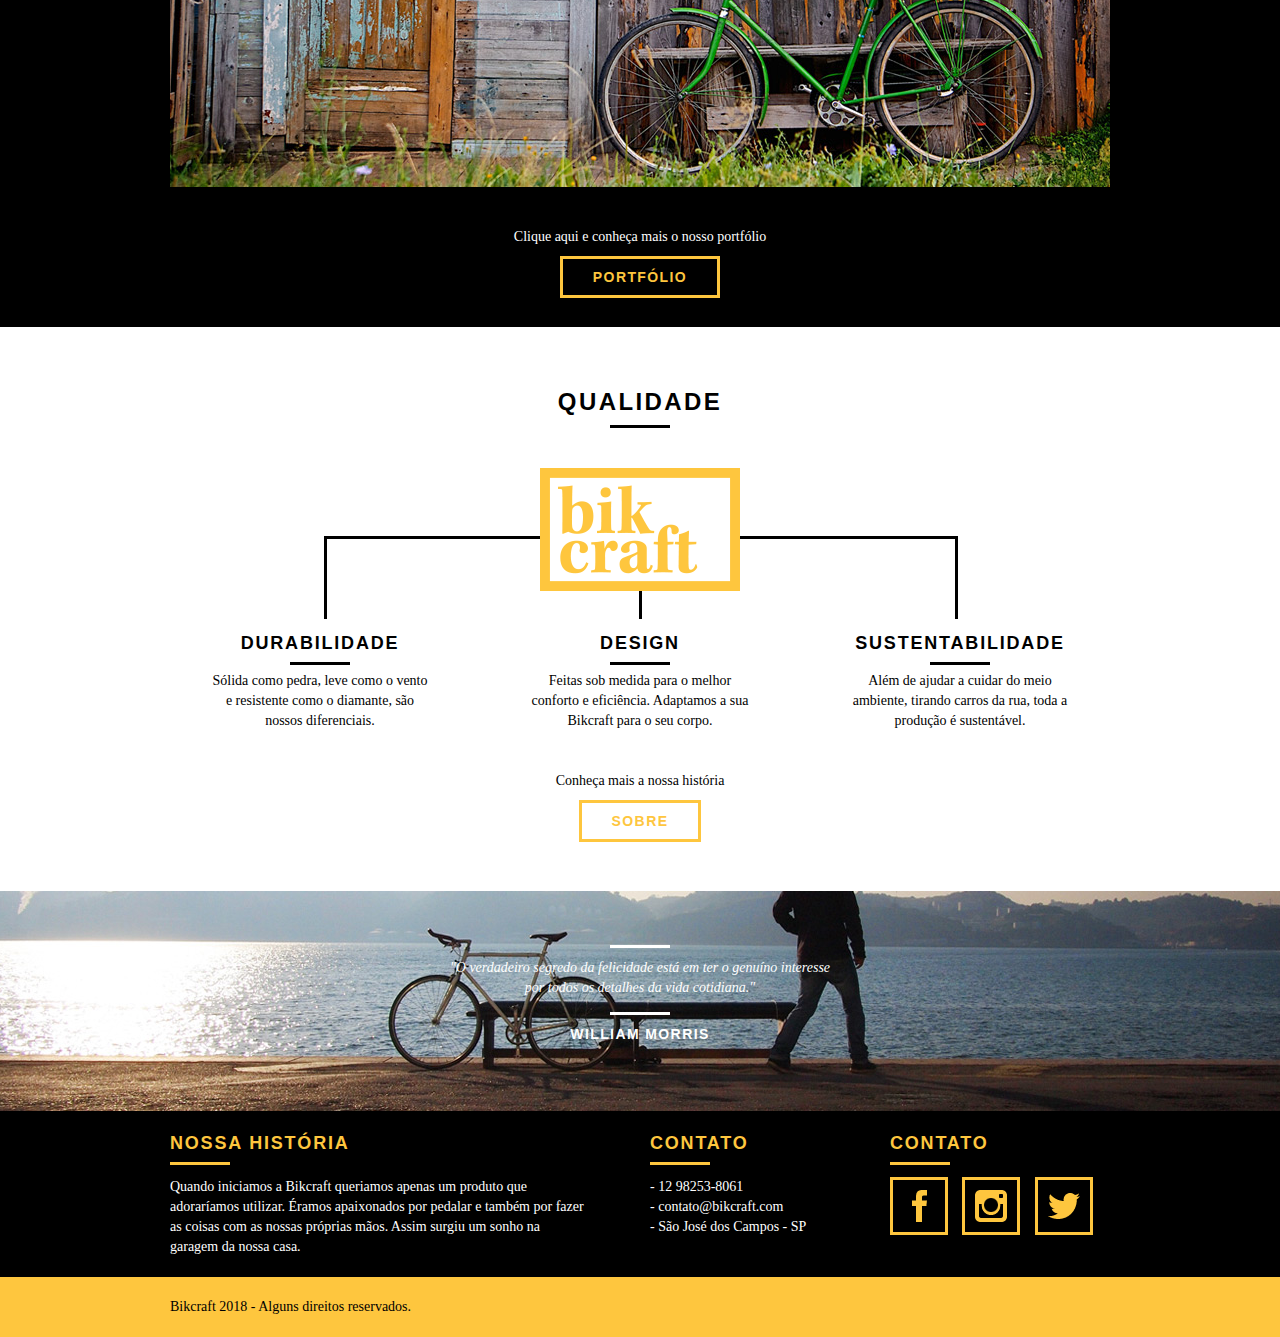
==== commit 3a53d5c7: "Conteúdo do site modificado." ====
--- a/web/index.html
+++ b/web/index.html
@@ -2,7 +2,18 @@
 <html lang="pt-br">
 	<head>
 		<meta charset="utf-8">
-		<title>Bikcraft</title>
+		<title>Bikcraft - Bicicletas Personalizadas</title>
+		<meta name="description" content="Compre a sua bicileta personalizada na Bikcraft. Possuímos modelos Passeio, Retrô e Esporte.">
+
+		<meta property="og:type" content="website"/>
+		<meta property="og:title" content="Bikcraft - Biciletas Personalizadas"/>
+		<meta property="og:description" content="Compre a sua bicicleta personalizada na Bikcraft. Possuímos modelos Passeio, Retrô e Esporte."/>
+		<meta property="og:url" content="http://bikcraft.com"/>
+		<meta property="og:image" content="http://bikcraft.com/img/og-image.png"/>
+
+		<meta name="viewport" content="width=device-width, initial-scale=1">
+		<link rel="shortcut icon" href="favicon.ico">
+
 		<link rel="stylesheet" href="css/normalize.css">
 		<link rel="stylesheet" href="css/reset.css">
 		<link rel="stylesheet" href="css/grid.css">
@@ -51,7 +62,7 @@
 						<img src="img/produtos/passeio.png" alt="Bikcraft Passeio">
 					</div>
 					<h3>Passeio</h3>
-					<p>Ainda assim, existem dúvidas a respeito de como a necessidade de renovação</p>
+					<p>Muito melhor do que passear pela orla a vidros fechados.</p>
 				</li>
 
 				<li class= "grid-1-3">
@@ -59,7 +70,7 @@
 						<img src="img/produtos/esporte.png" alt="Bikcraft Esporte">
 					</div>
 					<h3>Esporte</h3>
-					<p>Ainda assim, existem dúvidas a respeito de como a necessidade de renovação</p>
+					<p>Mais rápida do que Forrest Gump, ninguém vai pegar você.</p>
 				</li>
 				
 				<li class= "grid-1-3">
@@ -67,7 +78,7 @@
 						<img src="img/produtos/retro.png" alt="Bikcraft Retro">
 					</div>
 					<h3>Retro</h3>
-					<p>Ainda assim, existem dúvidas a respeito de como a necessidade de renovação</p>
+					<p>O passado volta para lembrarmos o que devemos fazer no futuro.</p>
 				</li>
 				
 			</ul>
@@ -105,17 +116,17 @@
 			<ul class = "qualidade-lista">
 				<li class = "grid-1-3">
 					<h3>Durabilidade</h3>
-					<p>Ainda assim, existem dúvidas a respeito de como a necessidade de renovação renovação renovação</p>
+					<p>Sólida como pedra, leve como o vento e resistente como o diamante, são nossos diferenciais.</p>
 				</li>
 
 				<li class = "grid-1-3">
 					<h3>Design</h3>
-					<p>Ainda assim, existem dúvidas a respeito de como a necessidade de renovação renovação renovação</p>
+					<p>Feitas sob medida para o melhor conforto e eficiência. Adaptamos a sua Bikcraft para o seu corpo.</p>
 				</li>
 
 				<li class = "grid-1-3">
 					<h3>Sustentabilidade</h3>
-					<p>Ainda assim, existem dúvidas a respeito de como a necessidade de renovação renovação renovação</p>
+					<p>Além de ajudar a cuidar do meio ambiente, tirando carros da rua, toda a produção é sustentável.</p>
 				</li>
 			</ul>
 			<div class="call">
@@ -141,7 +152,7 @@
 
 					<div class="grid-8 footer-historia">
 						<h3>Nossa História</h3>
-						<p>O verdadeiro segredo da felicidade está em ter o genuíno interesse por todos os detalhes da vida cotidiana. interesse por todos os detalhes da vida cotidiana.</p>
+						<p>Quando iniciamos a Bikcraft queriamos apenas um produto que adoraríamos utilizar. Éramos apaixonados por pedalar e também por fazer as coisas com as nossas próprias mãos. Assim surgiu um sonho na garagem da nossa casa.</p>
 					</div>
 
 					<div class = "grid-4 footer-contato">
--- a/web/css/style.css
+++ b/web/css/style.css
@@ -14,6 +14,26 @@
     display: block;
     max-width: 100%;
 }
+
+.formphp label.nao-aparece, .formphp input.nao-aparece {
+	display: none !important;
+}
+
+#form-erro span, #form-send span  {
+	font-size: 18px;
+	line-height: 25px;
+	margin-bottom: 10px;
+	display: block;
+}
+
+#form-send {
+	color: #31aa39;
+}
+
+#form-erro {
+	color: #f64540;
+}
+
 .btn {
     border: 3px solid #fec63e;
     padding: 10px 30px;
